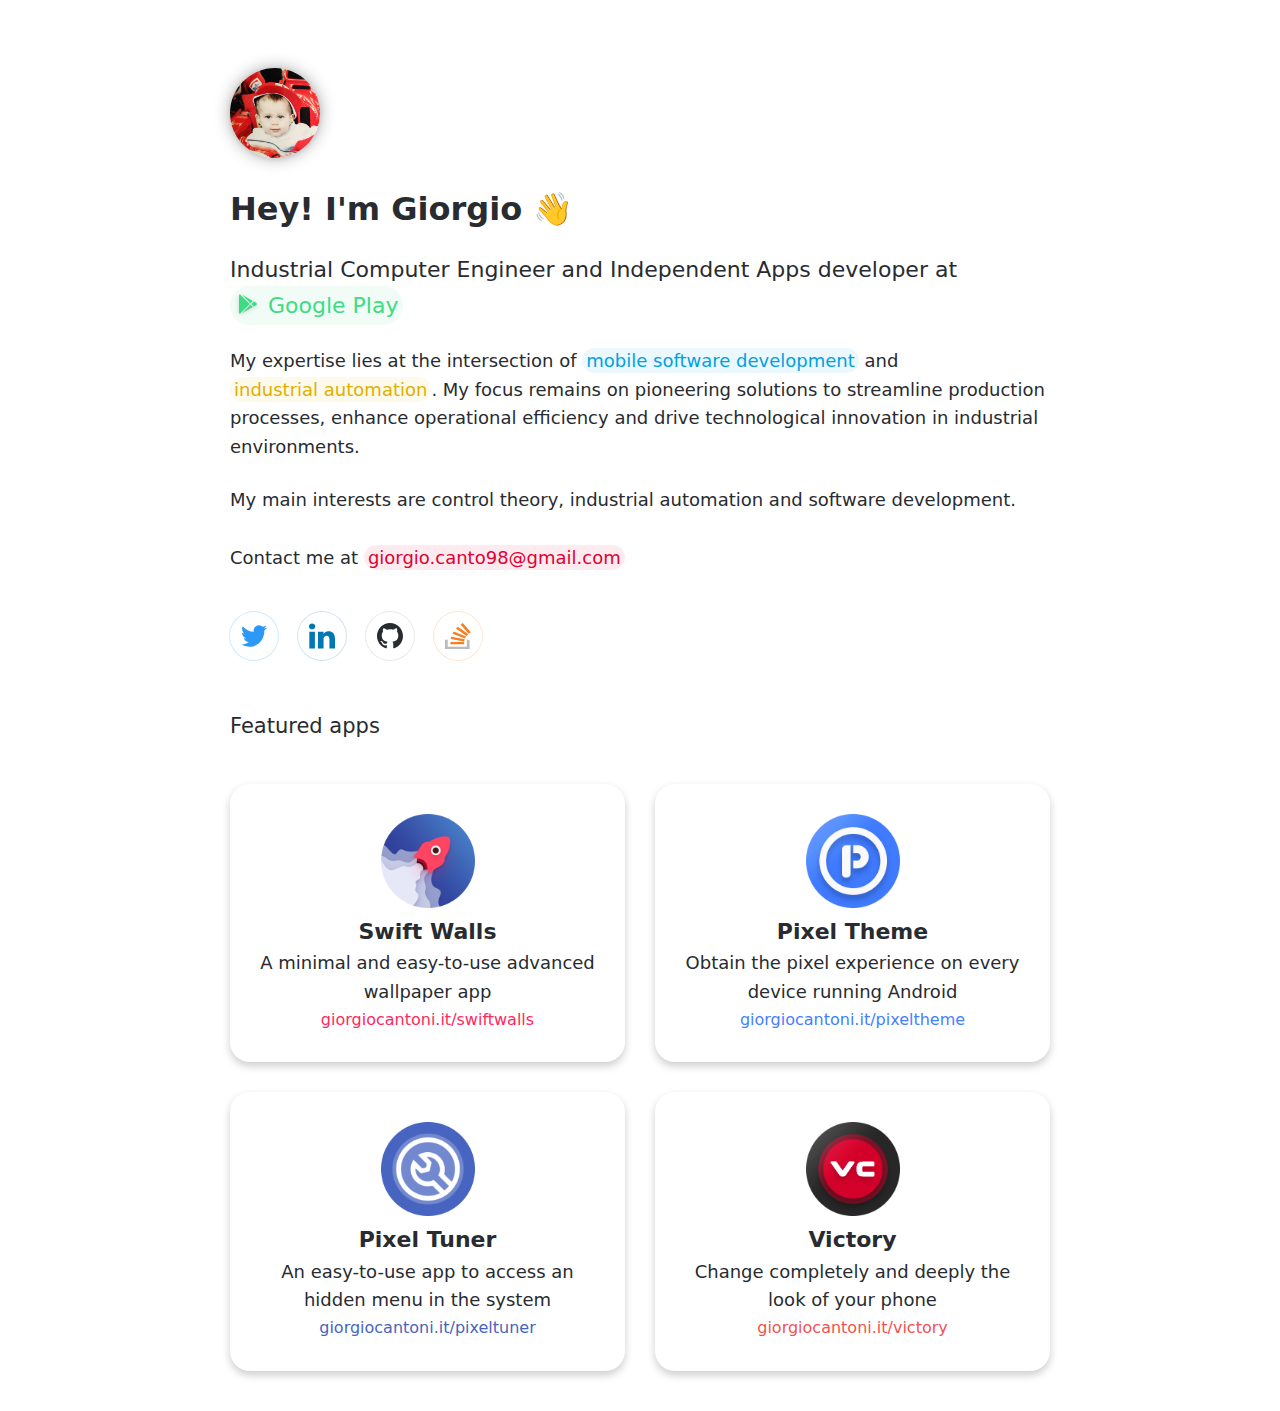
==== index.html @ a10aacef "UI update" ====
<!DOCTYPE html>
<html>
   <head>
       <meta charset="UTF-8">
       <meta http-equiv="X-UA-Compatible" content="IE=edge">
       <meta name="viewport" content="width=device-width, initial-scale=1.0">
       <title>Giorgio Cantoni</title>
       <meta name="Description" content="I'm Giorgio Cantoni, an engineer from Bergamo (Italy), and this is my personal portfolio where I show my best projects, who I am, how you can contact me and much more!">
       <meta name="keywords" content="portfolio, skills, bergamo, developer, engineer, development, android, material, material design, kotlin, java, javascript, css, html, python, c, c++, design, iconography, illustration">
       <meta name="image" content="https://giorgiocantoni.it/og_image.jpg">
       <meta itemprop="name" content="Giorgio Cantoni">
       <meta itemprop="description" content="I'm Giorgio Cantoni, an engineer from Bergamo (Italy), and this is my personal portfolio where I show my best projects, who I am, how you can contact me and much more!">
       <meta itemprop="image" content="https://giorgiocantoni.it/og_image.jpg">
       <meta name="og:title" content="Giorgio Cantoni">
       <meta name="og:description" content="I'm Giorgio Cantoni, an engineer from Bergamo (Italy), and this is my personal portfolio where I show my best projects, who I am, how you can contact me and much more!">
       <meta name="og:image" content="https://giorgiocantoni.it/og_image.jpg">
       <meta name="og:url" content="https://giorgiocantoni.it">
       <meta name="og:site_name" content="giorgiocantoni.it">
       <!-- Theme Colors -->
       <meta name="theme-color" content="#ffffff" media="(prefers-color-scheme: light)">
       <meta name="theme-color" content="#000" media="(prefers-color-scheme: dark)">
       <meta name="msapplication-TileColor" content="#ffffff " media="(prefers-color-scheme: light)">
       <meta name="msapplication-TileColor" content="#000" media="(prefers-color-scheme: dark)">
       <meta name="msapplication-navbutton-color" content="#ffffff" media="(prefers-color-scheme: light)">
       <meta name="msapplication-navbutton-color" content="#000" media="(prefers-color-scheme: dark)">
       <meta name="apple-mobile-web-app-status-bar-style" content="#ffffff" media="(prefers-color-scheme: light)">
       <meta name="apple-mobile-web-app-status-bar-style" content="#000" media="(prefers-color-scheme: dark)">
       <!-- Favicons -->
       <link rel="apple-touch-icon" sizes="180x180" href="/apple-touch-icon.png">
       <link rel="icon" type="image/png" sizes="32x32" href="/favicon-32x32.png">
       <link rel="icon" type="image/png" sizes="16x16" href="/favicon-16x16.png">
       <link rel="manifest" href="/site.webmanifest">
       <link rel="mask-icon" href="/safari-pinned-tab.svg" color="#007bff">
        <!-- Add to homescreen for Chrome on Android -->
        <meta name="mobile-web-app-capable" content="yes">
        <link rel="icon" sizes="192x192" href="android-chrome-192x192.png">
        <!-- Chrome theme color -->
        <meta name="theme-color" content="#FFFFFF">
        <!-- General -->
		<link rel="apple-touch-icon" sizes="180x180" href="/apple-touch-icon.png">
		<link rel="icon" type="image/png" sizes="32x32" href="/favicon-32x32.png">
		<link rel="icon" type="image/png" sizes="16x16" href="/favicon-16x16.png">
	  <link rel="manifest" href="/site.webmanifest">
	  <link rel="mask-icon" href="/safari-pinned-tab.svg" color="#FFF">
      <link rel="stylesheet" href="css/styles.css">
      <link href="https://fonts.googleapis.com/css?family=Barlow:400,500,700" rel="stylesheet">
   </head>
   <body>
      <header>
         <img id="avatar" src="images/me.jpeg" srcset="images/me.jpeg 2x,images/me.jpeg 3x" width="90" height="90">
         <h1>Hey! I'm Giorgio <span class="wave">👋</span></h1>
         <p>
            Industrial Computer Engineer and Independent Apps developer at
            <a href="https://play.google.com/store/apps/dev?id=9158262775411291866" class="google-play" target="_blank">
               <svg xmlns:xlink="http://www.w3.org/1999/xlink" width="26" height="26">
                  <path fill="#3DDC84" d="M3,20.5V3.5C3,2.91 3.34,2.39 3.84,2.15L13.69,12L3.84,21.85C3.34,21.6 3,21.09 3,20.5M16.81,15.12L6.05,21.34L14.54,12.85L16.81,15.12M20.16,10.81C20.5,11.08 20.75,11.5 20.75,12C20.75,12.5 20.53,12.9 20.18,13.18L17.89,14.5L15.39,12L17.89,9.5L20.16,10.81M6.05,2.66L16.81,8.88L14.54,11.15L6.05,2.66Z"/>
               </svg>
               Google Play
            </a>
         </p>
         <p> My expertise lies at the intersection of <a href="" class="mad" target="_blank"> mobile software development </a> and <a href="" class="ia" target="_blank"> industrial automation </a>. My focus remains on pioneering solutions to streamline production processes, enhance operational efficiency and drive technological innovation in industrial environments.</p>
         <p>
            My main interests are control theory, industrial automation and software development. <br><br> Contact me at <a href="" class="mail" target="_blank"> giorgio.canto98@gmail.com </a>
         </p>
         <ul>
            <li class="twitter">
               <a href="https://twitter.com/gcantoni_" target="_blank">
                  <svg viewBox="0 0 26 23" width="26" height="26">
                     <path fill="#2C99F8" fill-rule="evenodd" d="M8.177 22.292c9.812 0 15.177-8.335 15.177-15.563 0-.237-.005-.472-.015-.707A11.004 11.004 0 0026 3.19c-.956.435-1.984.729-3.063.86a5.467 5.467 0 002.345-3.025 10.539 10.539 0 01-3.387 1.328A5.268 5.268 0 0018.001.625c-2.946 0-5.334 2.45-5.334 5.47 0 .428.046.846.138 1.246C8.37 7.112 4.44 4.936 1.809 1.626a5.562 5.562 0 00-.722 2.75c0 1.897.942 3.573 2.374 4.553a5.196 5.196 0 01-2.416-.685v.07c0 2.65 1.838 4.861 4.279 5.362a5.217 5.217 0 01-2.41.094c.68 2.173 2.649 3.755 4.984 3.8A10.534 10.534 0 010 19.834a14.83 14.83 0 008.177 2.457"/>
                  </svg>
               </a>
            </li>
            <li class="linkedin">
               <a href="https://www.linkedin.com/in/gcantoni/" target="_blank">
                  <img src="images/icons/linkedin.svg" alt="Linkedin" width="26" height="26"></a>
               </a>
            </li>
            <li class="github">
               <a href="https://github.com/gcantoni" target="_blank">
                  <svg width="26" height="26">
                     <path fill="#282B30" fill-rule="evenodd" d="M13 0C5.817 0 0 5.817 0 13c0 5.753 3.721 10.611 8.889 12.334.65.114.894-.276.894-.618 0-.309-.017-1.332-.017-2.421-3.266.601-4.111-.796-4.371-1.528-.146-.373-.78-1.527-1.332-1.836-.455-.244-1.105-.845-.017-.861 1.024-.016 1.755.942 1.999 1.332 1.17 1.967 3.039 1.414 3.786 1.073.114-.845.455-1.414.829-1.739-2.893-.325-5.915-1.446-5.915-6.418 0-1.414.504-2.584 1.332-3.494-.13-.325-.585-1.658.13-3.445 0 0 1.09-.341 3.576 1.332a12.063 12.063 0 013.25-.439c1.104 0 2.21.147 3.25.44 2.486-1.69 3.575-1.333 3.575-1.333.715 1.787.26 3.12.13 3.445.828.91 1.332 2.063 1.332 3.494 0 4.988-3.039 6.093-5.931 6.418.471.406.877 1.186.877 2.405 0 1.739-.016 3.137-.016 3.575 0 .341.244.748.894.618C22.279 23.61 26 18.736 26 13c0-7.183-5.817-13-13-13z"/>
                  </svg>
               </a>
            </li>
            <li class="stackoverflow">
               <a href="https://stackoverflow.com/users/12969368/gcantoni" target="_blank">
                  <img src="images/icons/stackoverflow.svg" alt="StackOverFlow" width="26" height="26"></a>
               </a>
            </li>
         </ul>
      </header>
      <section>
         <h2>Featured apps</h2>
         <p></p>
         <div class="projects">
            <article class="swift-walls">
               <a href="swift_walls">
                  <img src="images/swift_walls.png" srcset="images/swift_walls.png 2x,images/swift_walls.png 3x" width="94" height="94">
                  <h3>Swift Walls</h3>
                  <p> A minimal and easy-to-use advanced wallpaper app <span>giorgiocantoni.it/swiftwalls</span> </p>
               </a>
            </article>
            <article class="pixel-theme">
               <a href="pixel_theme">
                  <img src="images/pixel_theme.png" srcset="images/pixel_theme.png 2x,images/pixel_theme.png 3x" width="94" height="94">
				  <h3>Pixel Theme</h3>
                  <p> Obtain the pixel experience on every device running Android <span>giorgiocantoni.it/pixeltheme</span> </p>
               </a>
            </article>
            <article class="pixel-tuner">
               <a href="pixel_tuner">
                  <img src="images/pixel_tuner.png" srcset="images/pixel_tuner.png 2x,images/pixel_tuner.png 3x" width="94" height="94">
				  <h3>Pixel Tuner</h3>
                  <p> An easy-to-use app to access an hidden menu in the system <span>giorgiocantoni.it/pixeltuner</span> </p>
               </a>
            </article>
            <article class="victory">
               <a href="victory">
                  <img src="images/victory.png" srcset="images/victory.png 2x,images/victory.png 3x" width="94" height="94">
				  <h3>Victory</h3>
                  <p> Change completely and deeply the look of your phone <span>giorgiocantoni.it/victory</span> </p>
               </a>
            </article>
         </div>
      </section>
   </body>
</html>
---- css/styles.css ----
* {
	margin: 0;
	padding: 0;
	box-sizing: border-box
}

ol,
ul {
	list-style: none
}

a {
	transition: color .2s ease-in-out, background .2s ease-in-out
}

body {
	display: flex;
	flex-direction: column;
	justify-content: center;
	color: #282b30;
	font-family: -apple-system, system-ui, BlinkMacSystemFont, "Barlow", sans-serif, Ubuntu;
	font-size: 14px;
	font-weight: 400;
	line-height: 1.6;
	min-height: 100vh;
	background: #fff;
	-webkit-font-smoothing: antialiased
}

@media (prefers-color-scheme:dark) {
	body {
		color: #fff;
		background: #000;
	}
}

footer,
header,
section {
	position: relative;
	width: 100%;
	max-width: 980px;
	margin: 0 auto;
	padding: 0 80px
}

@media (min-width:1800px) {
	footer,
	header,
	section {
		max-width: 1320px
	}
}

@media (max-width:920px) {
	footer,
	header,
	section {
		padding: 0 60px
	}
}

@media (max-width:760px) {
	footer,
	header,
	section {
		padding: 0 40px
	}
}

@media (max-width:500px) {
	footer,
	header,
	section {
		padding: 0 30px
	}
}

header {
	padding-top: 68px;
	padding-bottom: 40px
}

@media (max-width:920px) {
	header {
		padding-top: 38px;
		padding-bottom: 30px
	}
}

@media (max-width:760px) {
	header {
		padding-top: 28px;
		padding-bottom: 20px
	}
}

header img#avatar {
	position: relative;
	display: block;
	border-radius: 50%;
	box-shadow: 0 0 16px rgba(40, 43, 48, .4), 0 1px 4px rgba(40, 43, 48, .1)
}

@media (max-width:920px) {
	header img#avatar {
		top: 6px
	}
}

@media (prefers-color-scheme:dark) {
	header img#avatar {
		opacity: .8;
		box-shadow: 0 0 16px rgba(40, 43, 48, .4), 0 1px 4px rgba(40, 43, 48, .1)
	}
}

header h1 {
	font-size: 32px;
	font-weight: 700;
	line-height: 1.2;
	padding: 32px 0 24px
}

header p {
	font-size: 18px;
	line-height: 1.6
}

@media (min-width:1800px) {
	header p {
		max-width: 820px
	}
}

header p a {
	display: inline-block;
	font-weight: 500;
	vertical-align: baseline;
	padding: 0 4px;
	margin: 0;
	border-radius: 20px;
	text-decoration: none;
	line-height: 1.4
}

header p a.google-play {
	color: #3DDC84;
	background: rgba(61, 220, 132, .08)
}

header p a.google-play:hover {
	background: rgba(61, 220, 132, .1)
}

header p a.google-play svg {
	display: block;
	margin-left: 3px;
	margin-right: 6px;
	filter: drop-shadow(0 1px 2px rgba(40, 43, 48, .2))
}

header p a.mad {
	color: #00a1e0;
	pointer-events: none;
	background: rgba(0, 161, 224, .08)
}

header p a.mad:hover {
	pointer-events: none;
	background: rgba(0, 161, 224, .1)
}

header p a.ia {
	color: #e0af00;
	pointer-events: none;
	background: rgba(224, 175, 0, .08)
}

header p a.ia:hover {
	pointer-events: none;
	background: rgba(224, 175, 0, 1)
}

header p a.mail {
	color: #e00031;
	pointer-events: none;
	background: rgba(224, 0, 49, .08)
}

header p a.mail:hover {
	pointer-events: none;
	background: rgba(224, 0, 49, 1)
}

header p:first-of-type {
	font-size: 22px;
	margin-bottom: 24px
}

header p:first-of-type a {
	display: inline-flex;
	align-items: center;
	vertical-align: bottom;
	padding: 2px 5px 2px 3px;
	margin: -2px 0;
	border-radius: 20px;
	line-height: 1.6
}

header p:first-of-type img {
	margin-right: 8px;
	border-radius: 6px
}

header p:last-of-type {
	margin-top: 24px
}

header ul {
	display: flex;
	flex-wrap: wrap;
	margin: 30px -10px 0
}

header ul li {
	margin: 10px
}

header ul li picture {
	display: block;
	height: 26px
}

header ul li.twitter a {
	box-shadow: 0 0 0 1px rgba(0, 145, 255, .2)
}

header ul li.twitter a:hover {
	background: rgba(0, 145, 255, .1)
}

header ul li.linkedin a {
	box-shadow: 0 0 0 1px rgba(40, 103, 178, .2)
}

header ul li.linkedin a:hover {
	background: rgba(40, 103, 178, .1)
}

header ul li.stackoverflow a {
	box-shadow: 0 0 0 1px rgba(244, 128, 36, .2)
}

header ul li.stackoverflow a:hover {
	background: rgba(244, 128, 36, .1)
}

header ul li.github a {
	box-shadow: 0 0 0 1px rgba(40, 43, 48, .1)
}

@media (prefers-color-scheme:dark) {
	header ul li.github a {
		box-shadow: 0 0 0 1px hsla(0, 0%, 100%, .1)
	}
	header ul li.github a svg path {
		fill: #fff
	}
}

header ul li.github a:hover {
	background: rgba(40, 43, 48, .05)
}

@media (prefers-color-scheme:dark) {
	header ul li.github a:hover {
		background: hsla(0, 0%, 100%, .05)
	}
}

header ul li a {
	display: inline-flex;
	align-items: center;
	justify-content: center;
	text-decoration: none;
	border-radius: 50%;
	width: 48px;
	height: 48px;
	transition: background .2s ease-in-out, box-shadow .2s ease-in-out
}

@media (prefers-color-scheme:dark) {
	header ul li a {
		box-shadow: inset 0 0 0 1px hsla(0, 0%, 100%, .1);
		background: hsla(0, 0%, 100%, .03)
	}
}

section {
	padding-bottom: 40px
}

section h2 {
	width: 100%;
	font-weight: 500;
	margin-bottom: 6px
}

section h2+p {
	font-size: 18px;
	width: 100%;
	margin-bottom: 40px
}

@media (max-width:920px) {
	section h2+p {
		margin-bottom: 30px
	}
}

.projects {
	display: grid;
	grid-template-columns: 1fr 1fr;
	gap: 30px
}

@media (min-width:1800px) {
	.projects {
		grid-template-columns: 1fr 1fr 1fr
	}
}

@media (max-width:760px) {
	.projects {
		grid-template-columns: 1fr;
		row-gap: 20px
	}
}

article {
	display: flex;
	align-items: stretch;
	text-align: center;
}

article a {
	color: inherit;
	display: flex;
	flex-direction: column;
	align-items: center;
	width: 100%;
	padding: 30px 20px;
	text-decoration: none;
	border-radius: 20px;
	box-shadow: inset 0 0 0 0px rgba(40, 43, 48, .065);
	background: #fff;
	box-shadow: 0 4px 8px 0 rgba(0,0,0,0.2);
}

@media (prefers-color-scheme:dark) {
	article a {
		box-shadow: inset 0 0 0 0px hsla(0, 0%, 100%, .1);
		background: #1C1C1E
	}
}

article a img {
	margin-bottom: 6px;
	transition: opacity .2s ease-in-out
}

@media (prefers-color-scheme:dark) {
	article a img {
		opacity: .9
	}
}

article a:hover img {
	opacity: 1
}

article a h3 {
	font-size: 22px;
	font-weight: 700
}

article a p {
	font-size: 18px
}

@media (min-width:1800px) {
	article a p {
		padding: 0 40px
	}
}

article a span {
	display: block;
	font-size: 16px;
	font-weight: 500;
	transition: color .2s ease-in-out;
	white-space: nowrap
}

article.swift-walls a span {
	color: #ff295c
}

@media (prefers-color-scheme:dark) {
	article.swift-walls a:hover {
		color: #fff
	}
}

article.swift-walls a:hover span {
	color: rgba(255, 41, 92, .8)
}

article.pixel-theme a span {
	color: #447fff
}

@media (prefers-color-scheme:dark) {
	article.pixel-theme a:hover {
		color: #fff
	}
}

article.pixel-theme a:hover span {
	color: rgba(68, 127, 255, .8)
}

article.pixel-tuner a span {
	color: #4764c0
}

@media (prefers-color-scheme:dark) {
	article.pixel-tuner a:hover {
		color: #fff
	}
}

article.pixel-tuner a:hover span {
	color: rgba(71, 100, 192, .8)
}

article.substratum a span {
	color: #ffa726
}

@media (prefers-color-scheme:dark) {
	article.substratum a:hover {
		color: #fff
	}
}

article.substratum a:hover span {
	color: rgba(255, 167, 38, .8)
}

article.victory a span {
	color: #ef5350
}

@media (prefers-color-scheme:dark) {
	article.victory a:hover {
		color: #fff
	}
}

article.wallpapers a:hover span {
	color: rgba(52, 199, 89, .8)
}

article.wallpapers a span {
	color: #34c759
}

@media (prefers-color-scheme:dark) {
	article.wallpapers a:hover {
		color: #fff
	}
}

article.wallpapers a:hover span {
	color: rgba(52, 199, 89, .8)
}

.end {
	margin-top: 30px;
	padding: 50px 0 60px;
	box-shadow: inset 0 1px 0 rgba(171, 182, 193, .15);
	background: rgba(171, 182, 193, .05)
}

@media (prefers-color-scheme:dark) {
	.end {
		background: hsla(0, 0%, 100%, .03)
	}
}

@media (max-width:920px) {
	.end {
		margin-top: 0;
		padding: 30px 0 40px
	}
}

.end p {
	padding: 11px 0
}

footer {
	font-size: 16px;
}

.four-oh-four {
	text-align: center
}

.four-oh-four h1 {
	font-size: 38px;
	font-weight: 700;
	line-height: 1.2;
	padding: 26px 0 12px
}

.four-oh-four h2 {
	font-size: 24px;
	font-weight: 500
}

.four-oh-four h2 small {
	font-size: 16px;
	font-weight: 400;
	display: block;
	color: #abb6c1
}

.four-oh-four p {
	margin: 24px 0
}

.four-oh-four p a {
	font-weight: 500;
	font-size: 18px;
	color: #0091ff;
	text-decoration: none
}

.four-oh-four p a:hover {
	text-decoration: underline
}

.four-oh-four ul {
	display: flex;
	justify-content: center
}

.four-oh-four ul li {
	margin: 10px
}

.four-oh-four ul li picture {
	display: block;
	height: 26px
}

.four-oh-four ul li.twitter a {
	box-shadow: 0 0 0 1px rgba(0, 145, 255, .2)
}

.four-oh-four ul li.twitter a:hover {
	background: rgba(0, 145, 255, .1)
}

.four-oh-four ul li.linkedin a {
	box-shadow: 0 0 0 1px rgba(198, 104, 207, .2)
}

.four-oh-four ul li.linkedin a:hover {
	background: rgba(198, 104, 207, .1)
}

.four-oh-four ul li.stackoverflow a {
	box-shadow: 0 0 0 1px rgba(236, 73, 137, .2)
}

.four-oh-four ul li.stackoverflow a:hover {
	background: rgba(236, 73, 137, .1)
}

.four-oh-four ul li.github a {
	box-shadow: 0 0 0 1px rgba(40, 43, 48, .1)
}

@media (prefers-color-scheme:dark) {
	.four-oh-four ul li.github a {
		box-shadow: 0 0 0 1px hsla(0, 0%, 100%, .1)
	}
}

.four-oh-four ul li.github a:hover {
	background: rgba(40, 43, 48, .05)
}

@media (prefers-color-scheme:dark) {
	.four-oh-four ul li.github a:hover {
		background: hsla(0, 0%, 100%, .05)
	}
}

.four-oh-four ul li a {
	display: inline-flex;
	align-items: center;
	justify-content: center;
	text-decoration: none;
	border-radius: 50%;
	width: 48px;
	height: 48px;
	transition: background .2s ease-in-out, box-shadow .2s ease-in-out
}

@media (prefers-color-scheme:dark) {
	.four-oh-four ul li a {
		box-shadow: inset 0 0 0 1px hsla(0, 0%, 100%, .1);
		background: hsla(0, 0%, 100%, .03)
	}
}

.wave {
  animation-name: wave-animation;
  animation-duration: 2.5s;
  animation-iteration-count: infinite;
  transform-origin: 70% 70%;
  display: inline-block;
}

@keyframes wave-animation {
    0% { transform: rotate( 0.0deg) }
   10% { transform: rotate(14.0deg) }
   20% { transform: rotate(-8.0deg) }
   30% { transform: rotate(14.0deg) }
   40% { transform: rotate(-4.0deg) }
   50% { transform: rotate(10.0deg) }
   60% { transform: rotate( 0.0deg) }
  100% { transform: rotate( 0.0deg) }
}

.shake {
  animation-name: shake-animation;
  animation-duration: 2.5s;
  animation-iteration-count: infinite;
  transform-origin: 70% 70%;
  display: inline-block;
}

@keyframes shake-animation {
  0% { transform: translate(1px, 1px) rotate(0deg); }
  10% { transform: translate(-1px, -2px) rotate(-1deg); }
  20% { transform: translate(-3px, 0px) rotate(1deg); }
  30% { transform: translate(3px, 2px) rotate(0deg); }
  40% { transform: translate(1px, -1px) rotate(1deg); }
  50% { transform: translate(-1px, 2px) rotate(-1deg); }
  60% { transform: translate(-3px, 1px) rotate(0deg); }
  70% { transform: translate(3px, 1px) rotate(-1deg); }
  80% { transform: translate(-1px, -1px) rotate(1deg); }
  90% { transform: translate(1px, 2px) rotate(0deg); }
  100% { transform: translate(1px, -2px) rotate(-1deg); }
}
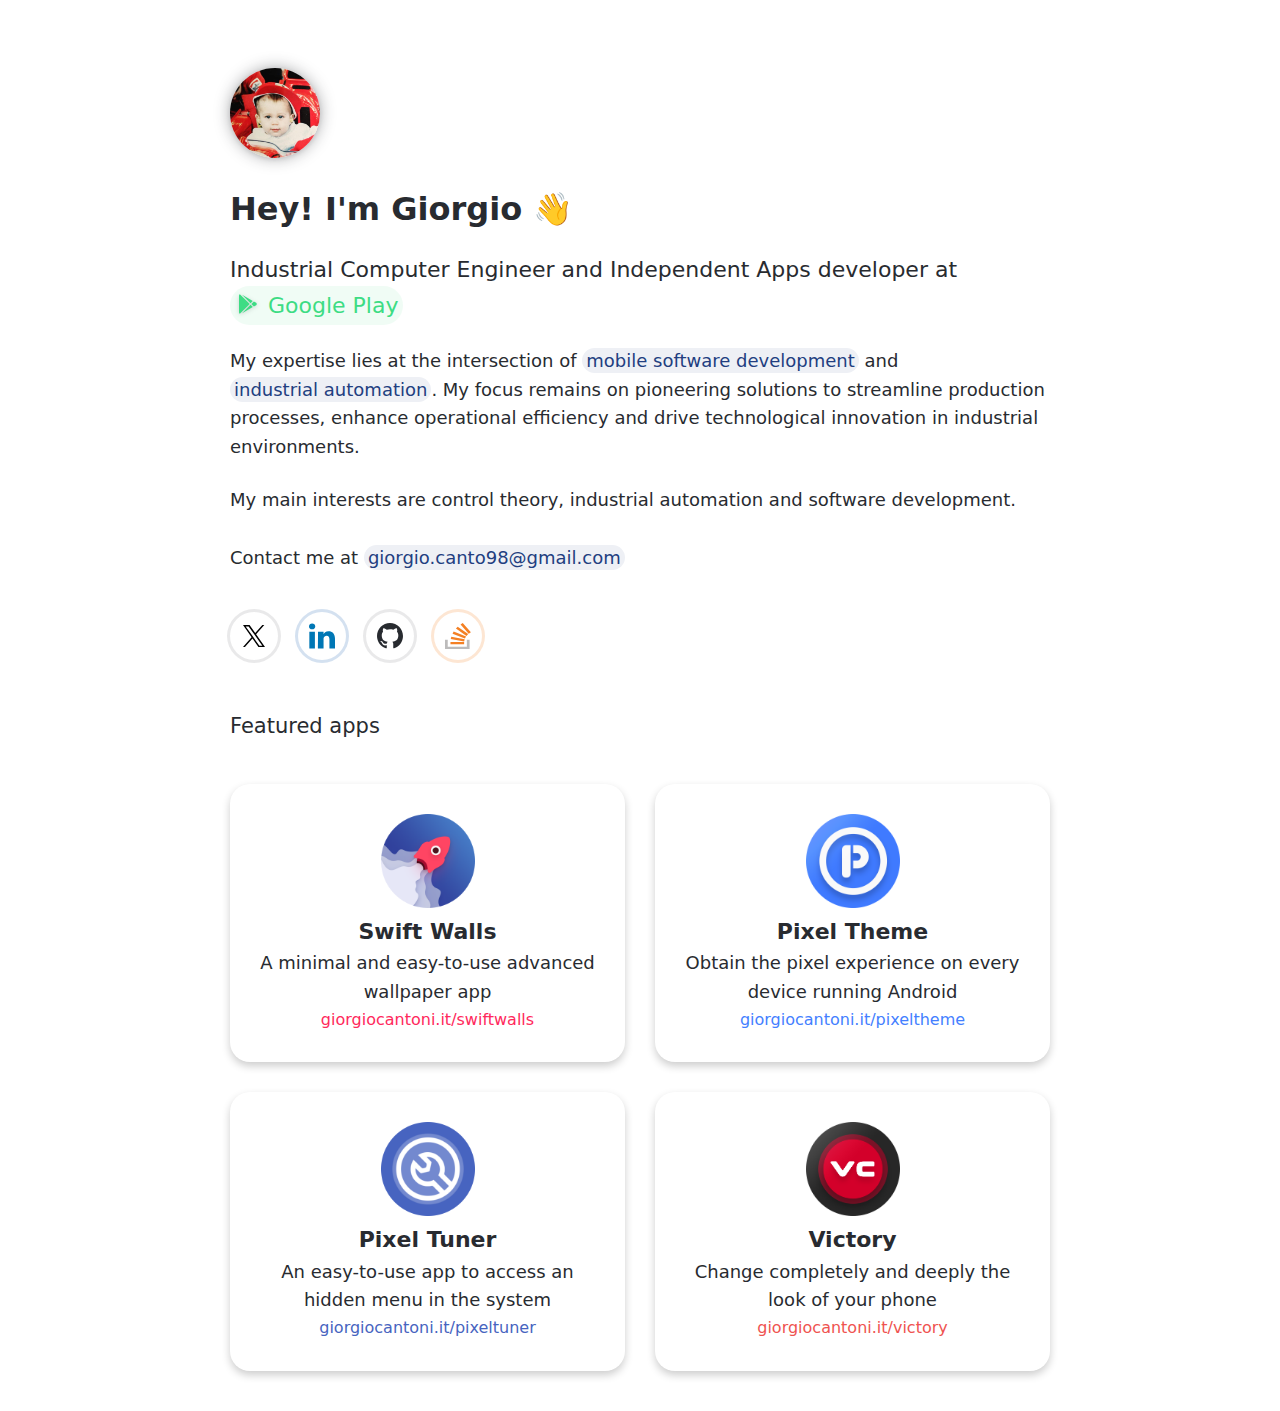
==== commit e908fa95: "Small UI up + changed twitter icon to X" ====
--- a/index.html
+++ b/index.html
@@ -63,11 +63,13 @@
             My main interests are control theory, industrial automation and software development. <br><br> Contact me at <a href="" class="mail" target="_blank"> giorgio.canto98@gmail.com </a>
          </p>
          <ul>
-            <li class="twitter">
-               <a href="https://twitter.com/gcantoni_" target="_blank">
-                  <svg viewBox="0 0 26 23" width="26" height="26">
-                     <path fill="#2C99F8" fill-rule="evenodd" d="M8.177 22.292c9.812 0 15.177-8.335 15.177-15.563 0-.237-.005-.472-.015-.707A11.004 11.004 0 0026 3.19c-.956.435-1.984.729-3.063.86a5.467 5.467 0 002.345-3.025 10.539 10.539 0 01-3.387 1.328A5.268 5.268 0 0018.001.625c-2.946 0-5.334 2.45-5.334 5.47 0 .428.046.846.138 1.246C8.37 7.112 4.44 4.936 1.809 1.626a5.562 5.562 0 00-.722 2.75c0 1.897.942 3.573 2.374 4.553a5.196 5.196 0 01-2.416-.685v.07c0 2.65 1.838 4.861 4.279 5.362a5.217 5.217 0 01-2.41.094c.68 2.173 2.649 3.755 4.984 3.8A10.534 10.534 0 010 19.834a14.83 14.83 0 008.177 2.457"/>
-                  </svg>
+            <li class="x">
+               <a href="https://x.com/gcantoni_" target="_blank">
+                 <svg viewBox="0 0 26 26" width="26" height="26">
+                    <g transform="translate(1 1)">
+                       <path fill="#000" fill-rule="evenodd" d="M14.095479,10.316482L22.286354,1h-1.940718l-7.115352,8.087682L7.551414,1H1l8.589488,12.231093L1,23h1.940717  l7.509372-8.542861L16.448587,23H23L14.095479,10.316482z M11.436522,13.338465l-0.871624-1.218704l-6.924311-9.68815h2.981339  l5.58978,7.82155l0.867949,1.218704l7.26506,10.166271h-2.981339L11.436522,13.338465z"/>
+                    </g>
+                 </svg>
                </a>
             </li>
             <li class="linkedin">
--- a/css/styles.css
+++ b/css/styles.css
@@ -161,36 +161,71 @@
 }
 
 header p a.mad {
-	color: #00a1e0;
-	pointer-events: none;
-	background: rgba(0, 161, 224, .08)
+	color: #223e80;
+	pointer-events: none;
+	background: rgba(34, 62, 128, .08)
 }
 
 header p a.mad:hover {
 	pointer-events: none;
-	background: rgba(0, 161, 224, .1)
+	background: rgba(34, 62, 128, .08)
 }
 
 header p a.ia {
-	color: #e0af00;
-	pointer-events: none;
-	background: rgba(224, 175, 0, .08)
+	color: #223e80;
+	pointer-events: none;
+	background: rgba(34, 62, 128, .08)
 }
 
 header p a.ia:hover {
 	pointer-events: none;
-	background: rgba(224, 175, 0, 1)
+	background: rgba(34, 62, 128, .08)
 }
 
 header p a.mail {
-	color: #e00031;
-	pointer-events: none;
-	background: rgba(224, 0, 49, .08)
+	color: #223e80;
+	pointer-events: none;
+	background: rgba(34, 62, 128, .08)
 }
 
 header p a.mail:hover {
 	pointer-events: none;
-	background: rgba(224, 0, 49, 1)
+	background: rgba(34, 62, 128, .08)
+}
+
+@media (prefers-color-scheme:dark) {
+header p a.mad {
+	color: #87a4e6;
+	pointer-events: none;
+	background: rgba(135, 164, 230, .08)
+}
+
+header p a.mad:hover {
+	pointer-events: none;
+	background: rgba(135, 164, 230, .08)
+}
+
+header p a.ia {
+	color: #87a4e6;
+	pointer-events: none;
+	background: rgba(135, 164, 230, .08)
+}
+
+header p a.ia:hover {
+	pointer-events: none;
+	background: rgba(135, 164, 230, .08)
+}
+
+header p a.mail {
+	color: #87a4e6;
+	pointer-events: none;
+	background: rgba(135, 164, 230, .08)
+}
+
+header p a.mail:hover {
+	pointer-events: none;
+	background: rgba(135, 164, 230, .08)
+}
 }
 
 header p:first-of-type {
@@ -232,16 +267,16 @@
 	height: 26px
 }
 
-header ul li.twitter a {
-	box-shadow: 0 0 0 1px rgba(0, 145, 255, .2)
-}
-
-header ul li.twitter a:hover {
-	background: rgba(0, 145, 255, .1)
+header ul li.x a {
+	box-shadow: 0 0 0 3px rgba(40, 43, 48, .1)
+}
+
+header ul li.x a:hover {
+	background: rgba(40, 43, 48, .05)
 }
 
 header ul li.linkedin a {
-	box-shadow: 0 0 0 1px rgba(40, 103, 178, .2)
+	box-shadow: 0 0 0 3px rgba(40, 103, 178, .2)
 }
 
 header ul li.linkedin a:hover {
@@ -249,7 +284,7 @@
 }
 
 header ul li.stackoverflow a {
-	box-shadow: 0 0 0 1px rgba(244, 128, 36, .2)
+	box-shadow: 0 0 0 3px rgba(244, 128, 36, .2)
 }
 
 header ul li.stackoverflow a:hover {
@@ -257,16 +292,23 @@
 }
 
 header ul li.github a {
-	box-shadow: 0 0 0 1px rgba(40, 43, 48, .1)
+	box-shadow: 0 0 0 3px rgba(40, 43, 48, .1)
 }
 
 @media (prefers-color-scheme:dark) {
 	header ul li.github a {
-		box-shadow: 0 0 0 1px hsla(0, 0%, 100%, .1)
+		box-shadow: 0 0 0 3px hsla(0, 0%, 100%, .1)
 	}
 	header ul li.github a svg path {
 		fill: #fff
 	}
+
+	header ul li.x a {
+		box-shadow: 0 0 0 3px hsla(0, 0%, 100%, .1)
+	}
+	header ul li.x a svg path {
+		fill: #fff
+	}
 }
 
 header ul li.github a:hover {
@@ -275,6 +317,10 @@
 
 @media (prefers-color-scheme:dark) {
 	header ul li.github a:hover {
+		background: hsla(0, 0%, 100%, .05)
+	}
+
+	header ul li.x a:hover {
 		background: hsla(0, 0%, 100%, .05)
 	}
 }
@@ -567,11 +613,11 @@
 	height: 26px
 }
 
-.four-oh-four ul li.twitter a {
+.four-oh-four ul li.x a {
 	box-shadow: 0 0 0 1px rgba(0, 145, 255, .2)
 }
 
-.four-oh-four ul li.twitter a:hover {
+.four-oh-four ul li.x a:hover {
 	background: rgba(0, 145, 255, .1)
 }
 
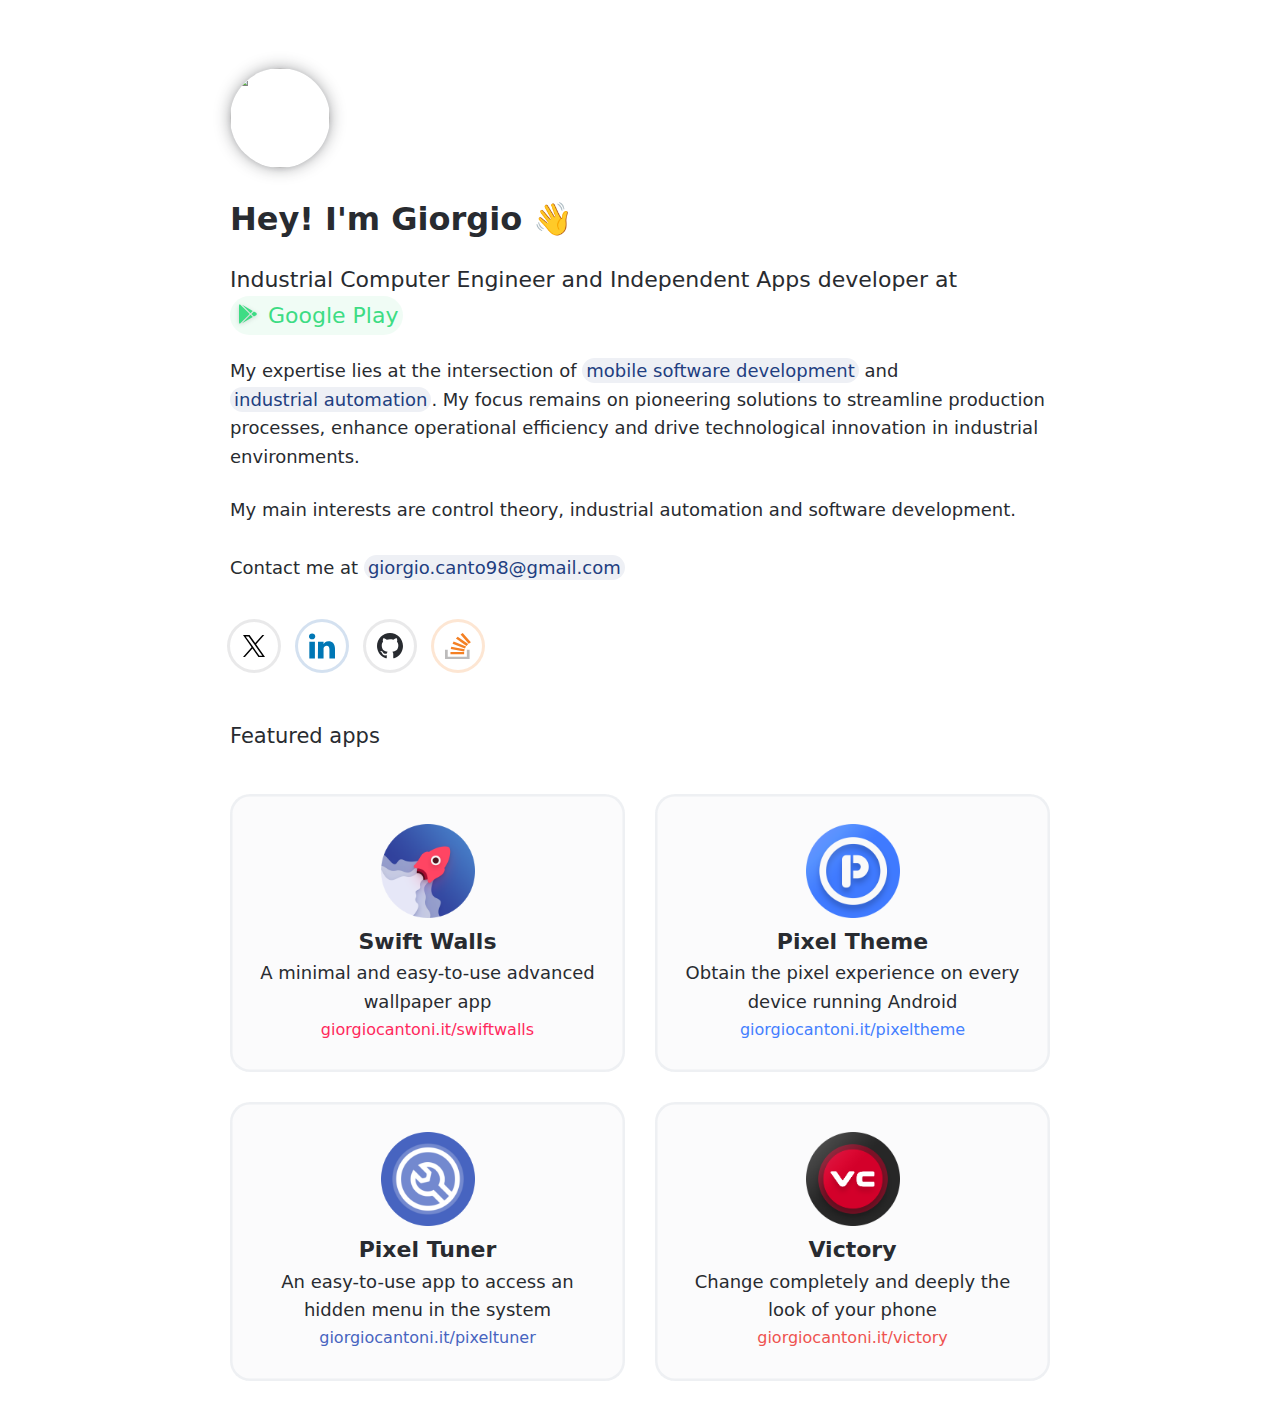
==== commit 4ca89753: "Avatar update + easter egg with bottom sheet" ====
--- a/index.html
+++ b/index.html
@@ -47,7 +47,15 @@
    </head>
    <body>
       <header>
-         <img id="avatar" src="images/me.jpeg" srcset="images/me.jpeg 2x,images/me.jpeg 3x" width="90" height="90">
+         <img id="avatar" src="images/me.jpg" srcset="images/me.jpg 2x,images/me.jpg 3x" width="100" height="100">
+         <div id="bottomSheet" class="bottom-sheet">
+            <div class="bottom-sheet-content">
+               <span class="close-btn" id="closeBottomSheet"></span>
+               <h2>Information</h2>
+               <p>My dad Carlo and I in Michael Schumacher's Ferrari in 2002</p>
+            </div>
+         </div>
+         <div class="fake-div">
          <h1>Hey! I'm Giorgio <span class="wave">👋</span></h1>
          <p>
             Industrial Computer Engineer and Independent Apps developer at
@@ -90,8 +98,10 @@
                </a>
             </li>
          </ul>
+       </div>
       </header>
       <section>
+        <div class="fake-div2">
          <h2>Featured apps</h2>
          <p></p>
          <div class="projects">
@@ -124,6 +134,9 @@
                </a>
             </article>
          </div>
+       </div>
       </section>
+
+    <script src="scripts/script.js"></script>
    </body>
 </html>
--- a/css/styles.css
+++ b/css/styles.css
@@ -399,15 +399,14 @@
 	padding: 30px 20px;
 	text-decoration: none;
 	border-radius: 20px;
-	box-shadow: inset 0 0 0 0px rgba(40, 43, 48, .065);
-	background: #fff;
-	box-shadow: 0 4px 8px 0 rgba(0,0,0,0.2);
+	box-shadow: inset 0 0 0 2.5px rgba(171, 182, 193, .15);
+	background: rgba(171, 182, 193, .05);
 }
 
 @media (prefers-color-scheme:dark) {
 	article a {
-		box-shadow: inset 0 0 0 0px hsla(0, 0%, 100%, .1);
-		background: #1C1C1E
+		box-shadow: inset 0 0 0 2.5px rgba(171, 182, 193, .15);
+		background: hsla(0, 0%, 100%, .03)
 	}
 }
 
@@ -418,7 +417,7 @@
 
 @media (prefers-color-scheme:dark) {
 	article a img {
-		opacity: .9
+		opacity: .8
 	}
 }
 
@@ -715,3 +714,76 @@
   90% { transform: translate(1px, 2px) rotate(0deg); }
   100% { transform: translate(1px, -2px) rotate(-1deg); }
 }
+
+.bottom-sheet {
+    position: fixed;
+    left: 50%;
+    bottom: -100%;
+    transform: translateX(-50%);
+    width: 360px;
+    min-height: 100px;
+    background: white;
+    box-shadow: 0 4px 15px rgba(0, 0, 0, 0.2);
+    transition: bottom 0.3s ease-in-out, transform 0.3s ease-in-out;
+    z-index: 1000;
+    border-radius: 20px 20px 20px 20px;
+    overflow-y: auto;
+}
+
+@media (prefers-color-scheme:dark) {
+	.bottom-sheet {
+			background: #000;
+	}
+}
+
+.bottom-sheet-content {
+    padding: 20px;
+}
+
+.blur-background {
+    filter: blur(5px);
+}
+
+.show {
+    bottom: 0;
+}
+
+.close-btn {
+    width: 24px;
+    height: 24px;
+    border-radius: 50%;
+    background-color: #F0F0F5;
+    color: #8E8E93;
+    display: flex;
+    align-items: center;
+    justify-content: center;
+    font-size: 16px;
+    cursor: pointer;
+    border: none;
+    position: absolute;
+    top: 10px;
+    right: 10px;
+    transition: background-color 0.3s ease;
+    text-align: center;
+}
+
+.close-btn:hover {
+    background-color: #E5E5EA;
+}
+
+.close-btn::before {
+    content: '×';
+    font-weight: bold;
+}
+
+@media (prefers-color-scheme: dark) {
+
+    .close-btn {
+        background-color: #2c2c2e;
+        color: #f0f0f5;
+    }
+
+    .close-btn:hover {
+        background-color: #3a3a3c; 
+    }
+}
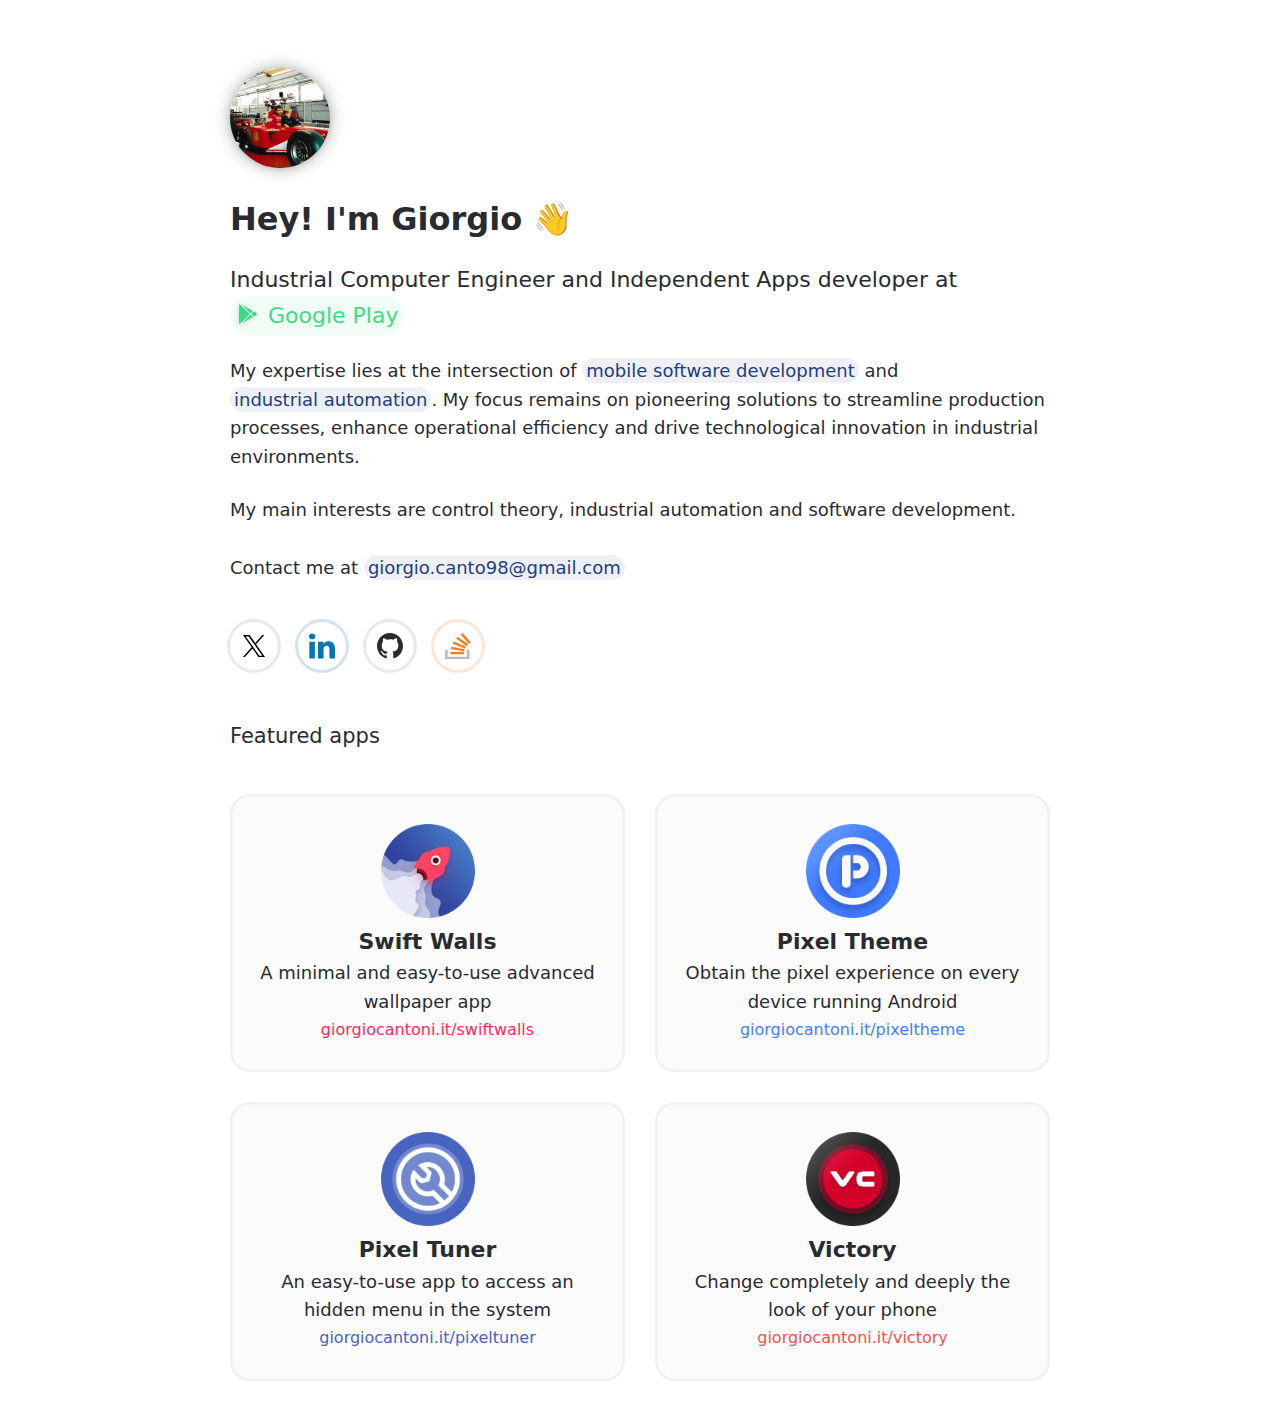
==== commit 1412591b: "little improvs" ====
--- a/index.html
+++ b/index.html
@@ -47,7 +47,7 @@
    </head>
    <body>
       <header>
-         <img id="avatar" src="images/me.jpg" srcset="images/me.jpg 2x,images/me.jpg 3x" width="100" height="100">
+         <img id="avatar" src="images/me.JPG" srcset="images/me.JPG 2x,images/me.JPG 3x" width="100" height="100">
          <div id="bottomSheet" class="bottom-sheet">
             <div class="bottom-sheet-content">
                <span class="close-btn" id="closeBottomSheet"></span>
--- a/css/styles.css
+++ b/css/styles.css
@@ -752,8 +752,8 @@
     width: 24px;
     height: 24px;
     border-radius: 50%;
-    background-color: #F0F0F5;
-    color: #8E8E93;
+    background-color: #ebebeb;
+    color: #828286;
     display: flex;
     align-items: center;
     justify-content: center;
@@ -779,11 +779,11 @@
 @media (prefers-color-scheme: dark) {
 
     .close-btn {
-        background-color: #2c2c2e;
-        color: #f0f0f5;
+        background-color: #444d57;
+        color: #a8acb6;
     }
 
     .close-btn:hover {
-        background-color: #3a3a3c; 
+        background-color: #3a3a3c;
     }
 }
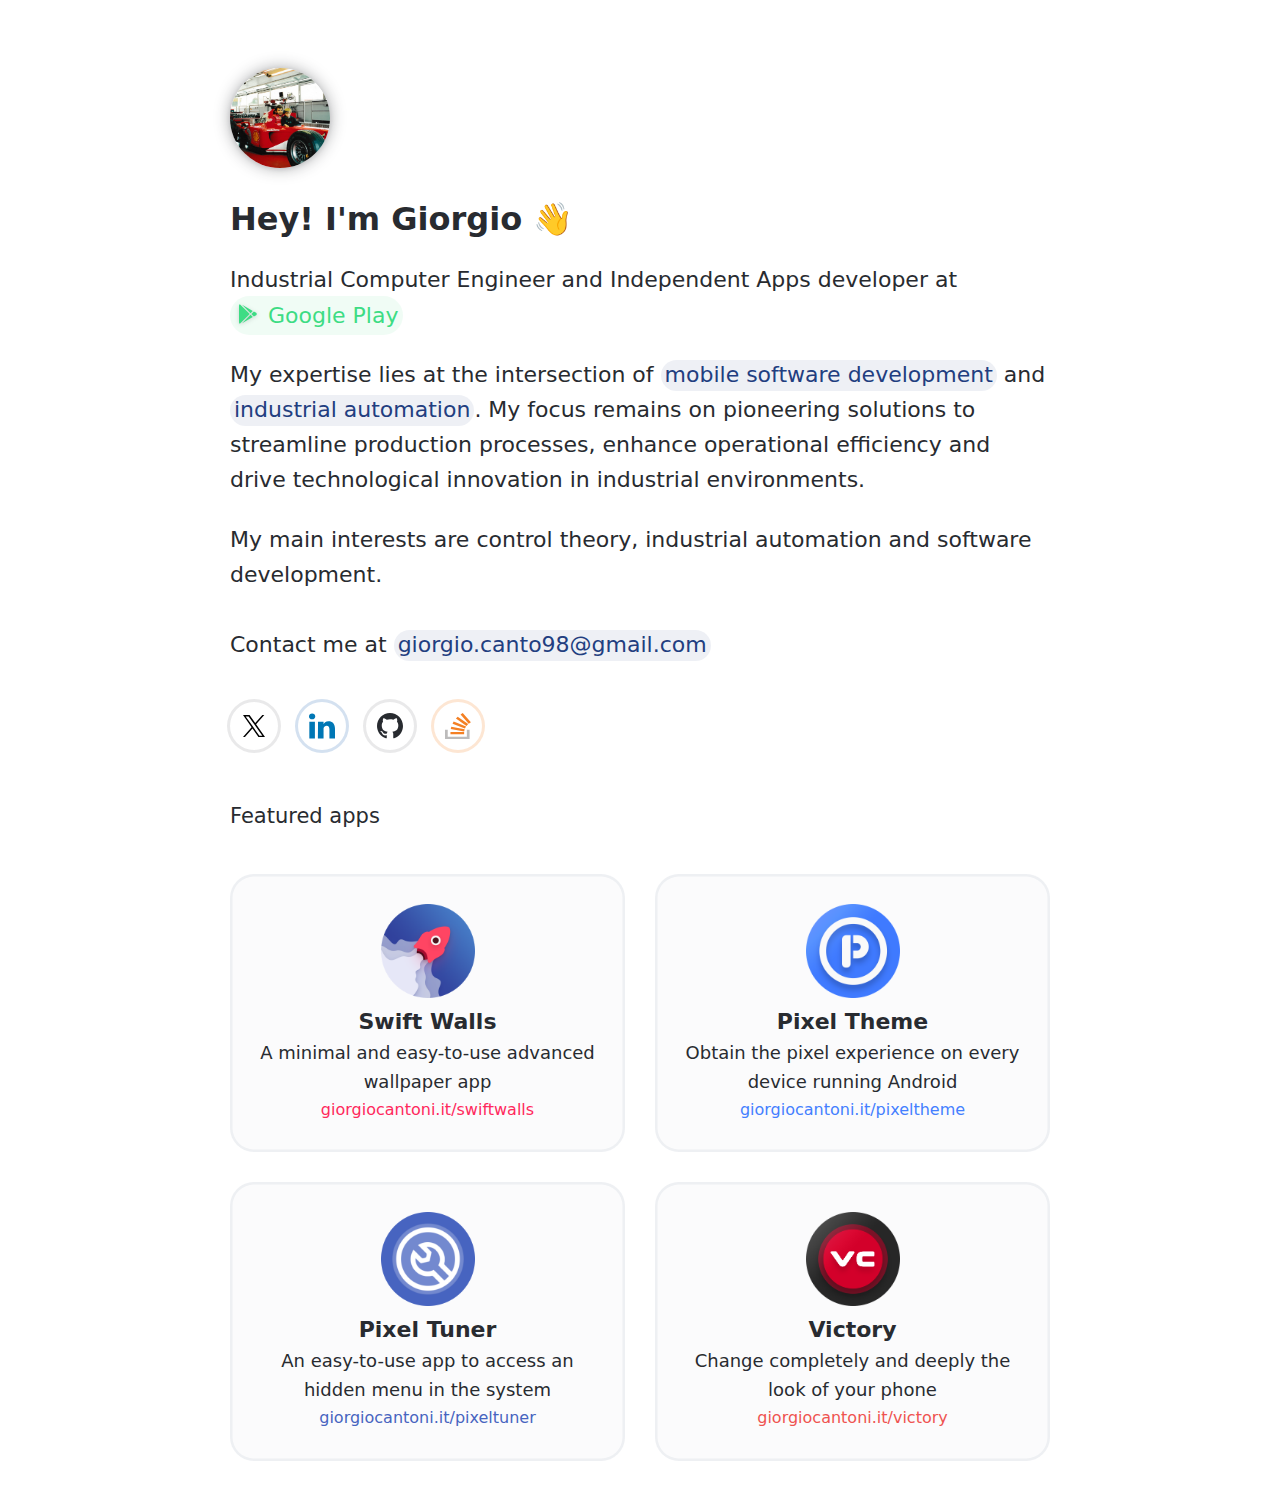
==== commit ae00bbab: "Little improvs" ====
--- a/index.html
+++ b/index.html
@@ -51,7 +51,7 @@
          <div id="bottomSheet" class="bottom-sheet">
             <div class="bottom-sheet-content">
                <span class="close-btn" id="closeBottomSheet"></span>
-               <h2>Information</h2>
+               <h2>About</h2>
                <p>My dad Carlo and I in Michael Schumacher's Ferrari in 2002</p>
             </div>
          </div>
--- a/css/styles.css
+++ b/css/styles.css
@@ -123,7 +123,7 @@
 }
 
 header p {
-	font-size: 18px;
+	font-size: 22px;
 	line-height: 1.6
 }
 
@@ -398,7 +398,7 @@
 	width: 100%;
 	padding: 30px 20px;
 	text-decoration: none;
-	border-radius: 20px;
+	border-radius: 24px;
 	box-shadow: inset 0 0 0 2.5px rgba(171, 182, 193, .15);
 	background: rgba(171, 182, 193, .05);
 }
@@ -726,18 +726,33 @@
     box-shadow: 0 4px 15px rgba(0, 0, 0, 0.2);
     transition: bottom 0.3s ease-in-out, transform 0.3s ease-in-out;
     z-index: 1000;
-    border-radius: 20px 20px 20px 20px;
+    border-radius: 24px 24px 24px 24px;
     overflow-y: auto;
 }
 
 @media (prefers-color-scheme:dark) {
 	.bottom-sheet {
 			background: #000;
+			border-radius: 24px;
+			box-shadow: inset 0 0 0 2.5px rgba(171, 182, 193, .15);
 	}
 }
 
 .bottom-sheet-content {
     padding: 20px;
+}
+
+.bottom-sheet-content h2 {
+    text-align: center;
+    margin-top: 0;
+		font-size: 28px;
+    margin-bottom: -15px;
+}
+
+.bottom-sheet-content p {
+    text-align: center;
+    margin-top: 0;
+		font-size: 18px;
 }
 
 .blur-background {
@@ -767,10 +782,6 @@
     text-align: center;
 }
 
-.close-btn:hover {
-    background-color: #E5E5EA;
-}
-
 .close-btn::before {
     content: '×';
     font-weight: bold;
@@ -782,8 +793,4 @@
         background-color: #444d57;
         color: #a8acb6;
     }
-
-    .close-btn:hover {
-        background-color: #3a3a3c;
-    }
-}
+}
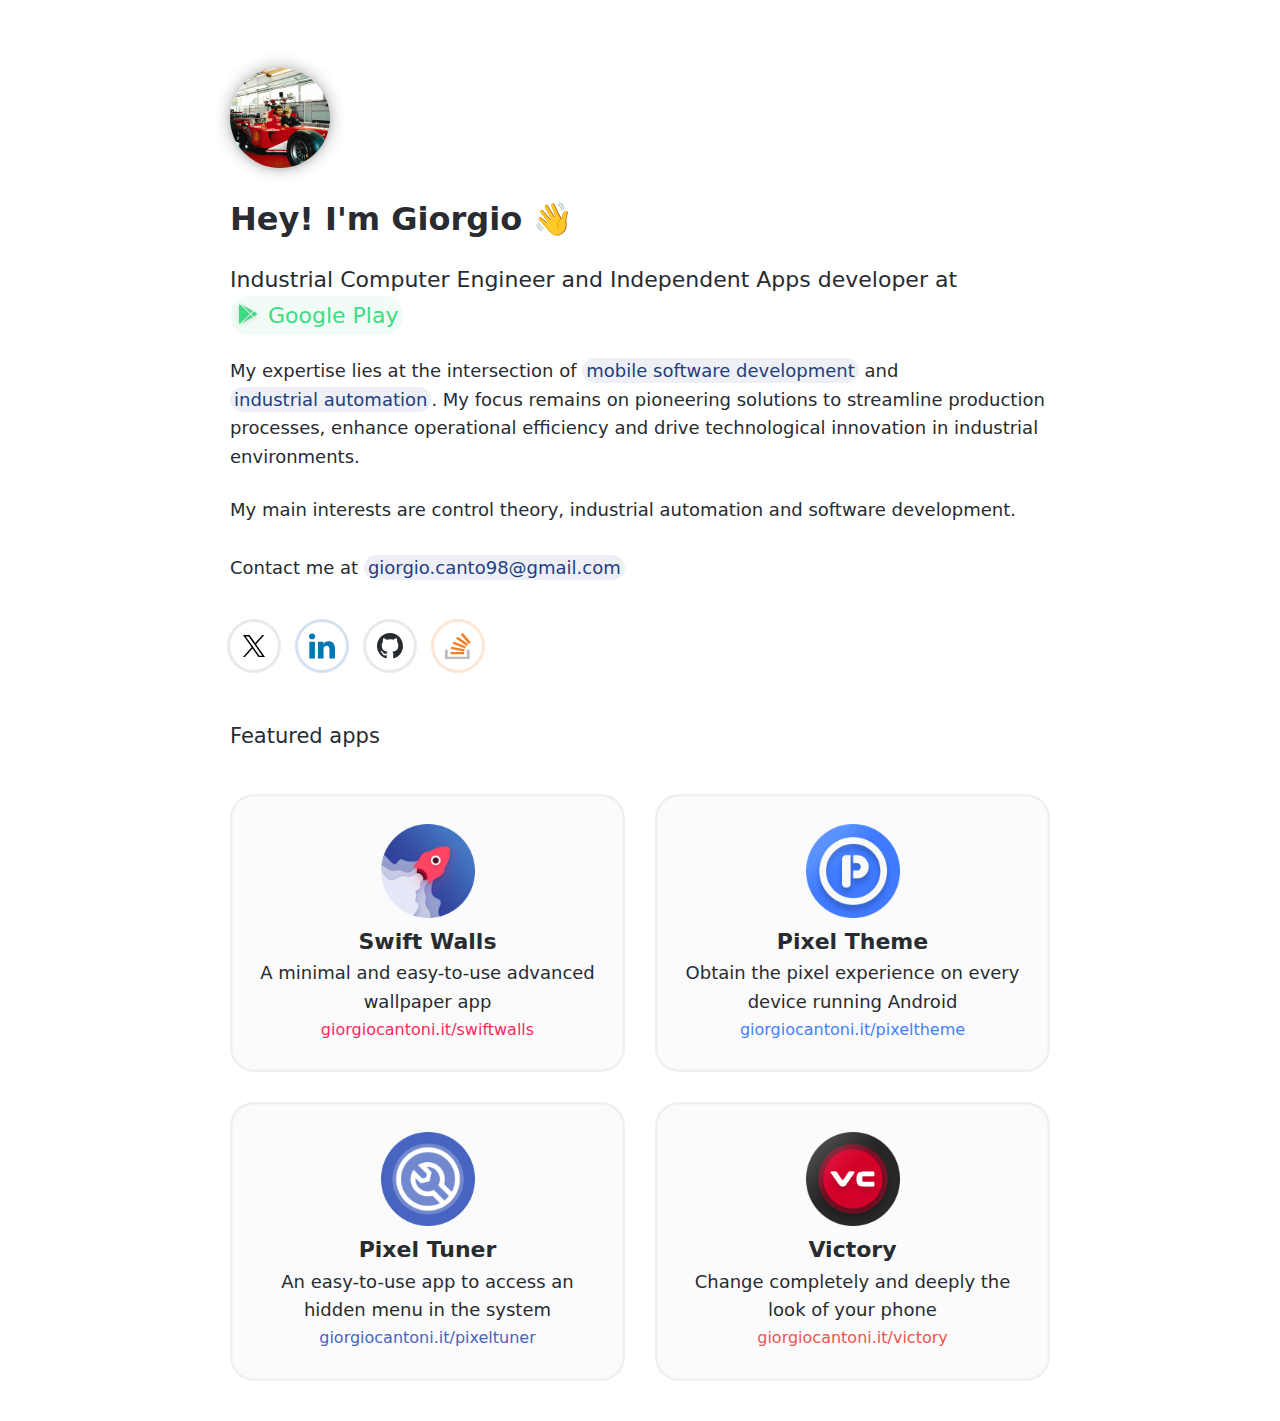
==== commit dbce6568: "updated bottomsheet logic and favicons" ====
--- a/index.html
+++ b/index.html
@@ -52,7 +52,7 @@
             <div class="bottom-sheet-content">
                <span class="close-btn" id="closeBottomSheet"></span>
                <h2>About</h2>
-               <p>My dad Carlo and I in Michael Schumacher's Ferrari in 2002</p>
+               <p class="bottomsheet">My dad Carlo and I in Michael Schumacher's Ferrari in 2002</p>
             </div>
          </div>
          <div class="fake-div">
--- a/css/styles.css
+++ b/css/styles.css
@@ -123,7 +123,7 @@
 }
 
 header p {
-	font-size: 22px;
+	font-size: 18px;
 	line-height: 1.6
 }
 
@@ -745,14 +745,14 @@
 .bottom-sheet-content h2 {
     text-align: center;
     margin-top: 0;
-		font-size: 28px;
-    margin-bottom: -15px;
-}
-
-.bottom-sheet-content p {
+		font-size: 22px;
+}
+
+.bottom-sheet-content p.bottomsheet {
     text-align: center;
-    margin-top: 0;
+    margin-top: 8px;
 		font-size: 18px;
+		margin-bottom: 8px;
 }
 
 .blur-background {
@@ -785,6 +785,9 @@
 .close-btn::before {
     content: '×';
     font-weight: bold;
+		position: relative;
+    top: -1.8px;
+		right: -0.4px;
 }
 
 @media (prefers-color-scheme: dark) {
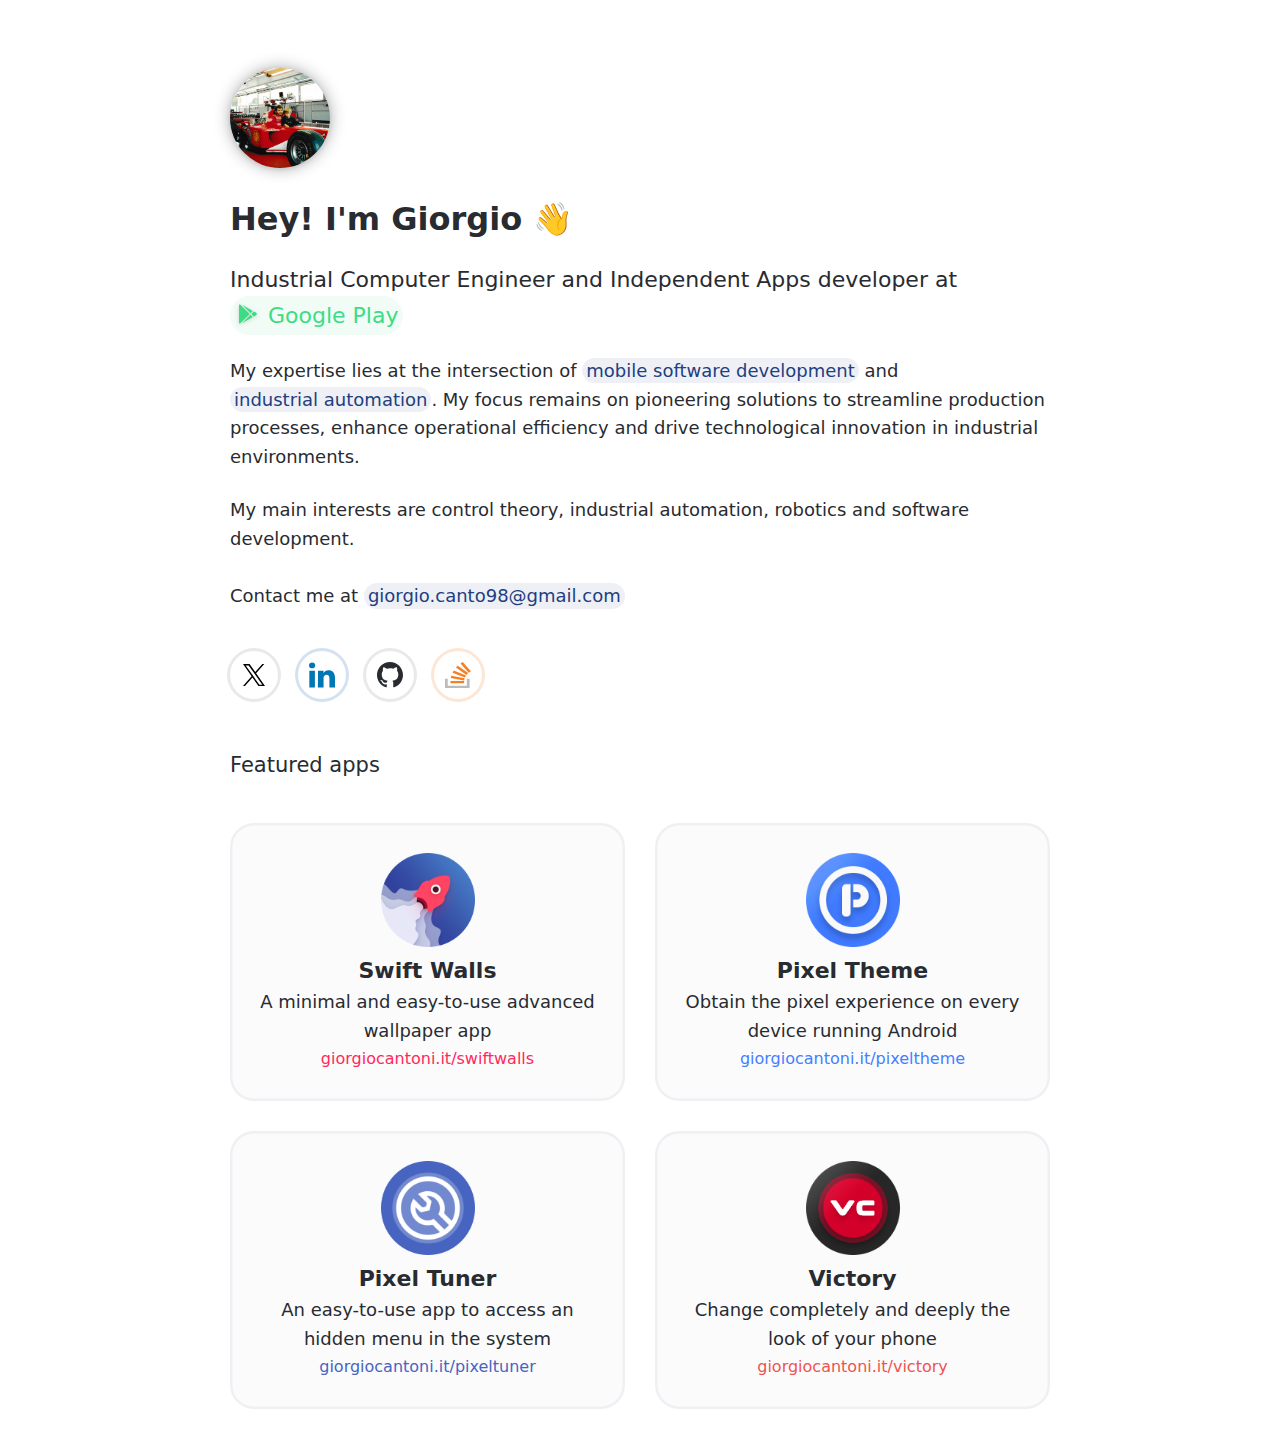
==== commit 36791357: "Update index.html" ====
--- a/index.html
+++ b/index.html
@@ -68,7 +68,7 @@
          </p>
          <p> My expertise lies at the intersection of <a href="" class="mad" target="_blank"> mobile software development </a> and <a href="" class="ia" target="_blank"> industrial automation </a>. My focus remains on pioneering solutions to streamline production processes, enhance operational efficiency and drive technological innovation in industrial environments.</p>
          <p>
-            My main interests are control theory, industrial automation and software development. <br><br> Contact me at <a href="" class="mail" target="_blank"> giorgio.canto98@gmail.com </a>
+            My main interests are control theory, industrial automation, robotics and software development. <br><br> Contact me at <a href="" class="mail" target="_blank"> giorgio.canto98@gmail.com </a>
          </p>
          <ul>
             <li class="x">
--- a/css/styles.css
+++ b/css/styles.css
@@ -787,7 +787,7 @@
     font-weight: bold;
 		position: relative;
     top: -1.8px;
-		right: -0.4px;
+		right: -0.3px;
 }
 
 @media (prefers-color-scheme: dark) {
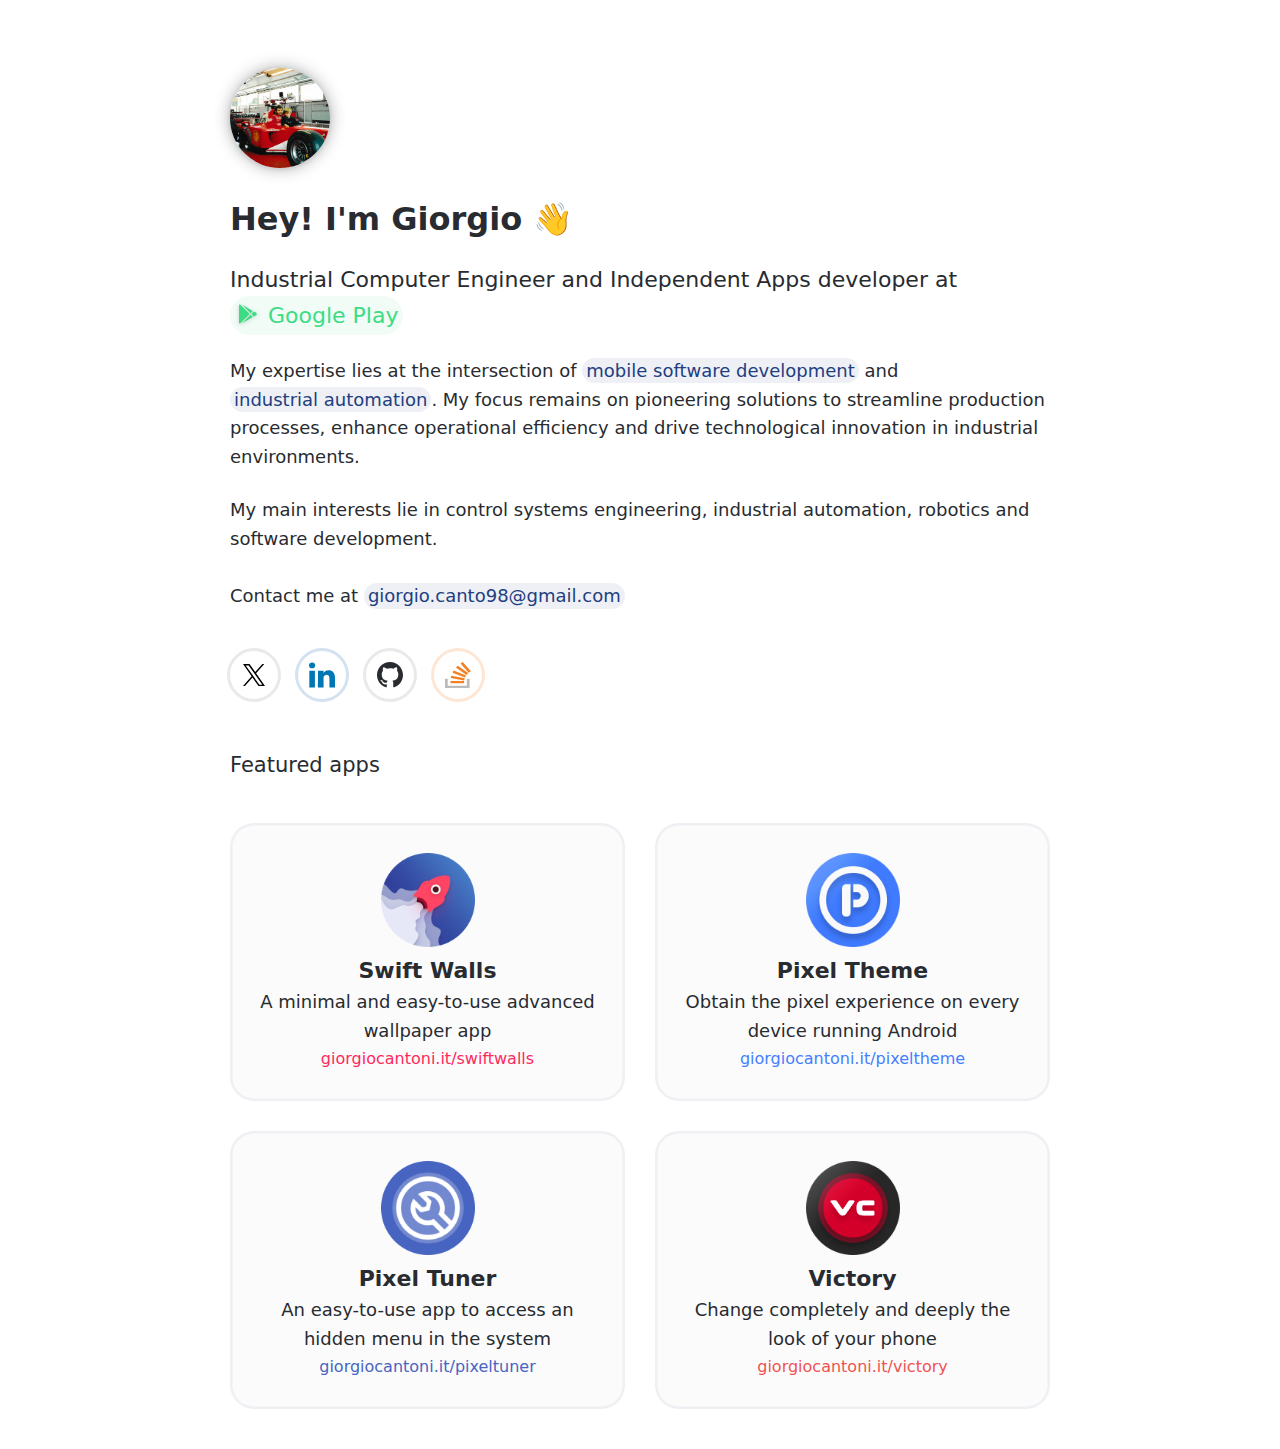
==== commit 5bc89420: "Update index.html" ====
--- a/index.html
+++ b/index.html
@@ -68,7 +68,7 @@
          </p>
          <p> My expertise lies at the intersection of <a href="" class="mad" target="_blank"> mobile software development </a> and <a href="" class="ia" target="_blank"> industrial automation </a>. My focus remains on pioneering solutions to streamline production processes, enhance operational efficiency and drive technological innovation in industrial environments.</p>
          <p>
-            My main interests are control theory, industrial automation, robotics and software development. <br><br> Contact me at <a href="" class="mail" target="_blank"> giorgio.canto98@gmail.com </a>
+            My main interests lie in control systems engineering, industrial automation, robotics and software development. <br><br> Contact me at <a href="" class="mail" target="_blank"> giorgio.canto98@gmail.com </a>
          </p>
          <ul>
             <li class="x">
